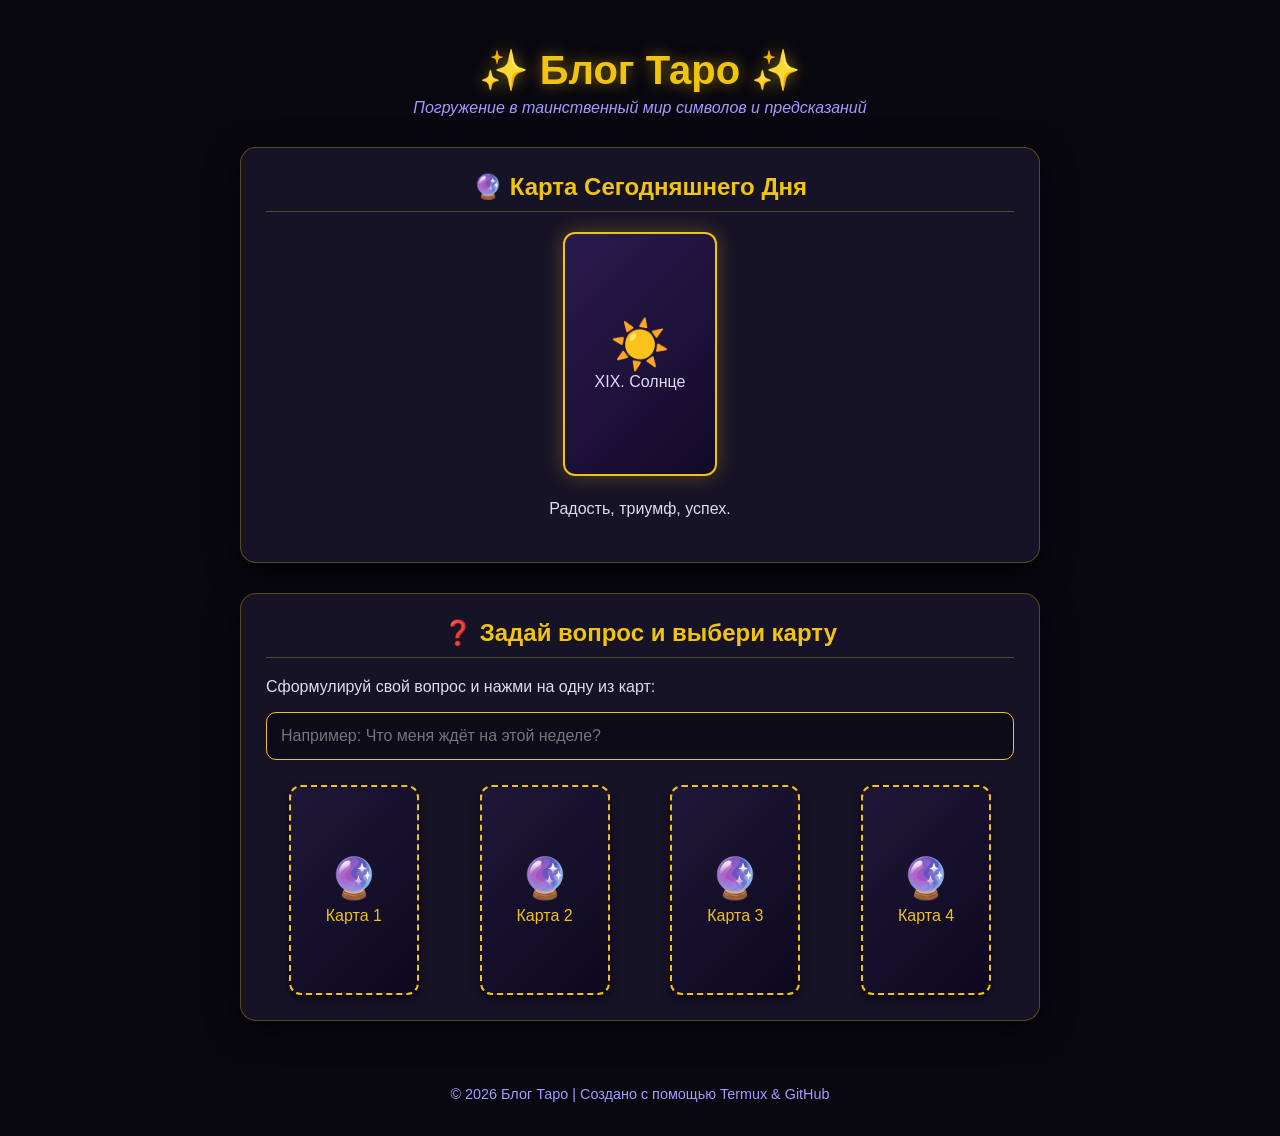
==== index.html @ e6051da3 "Добавил 3D-анимации и вынес стили/скрипты в отдельные файлы" ====
<!DOCTYPE html>
<html lang="ru">
<head>
    <meta charset="UTF-8">
    <meta name="viewport" content="width=device-width, initial-scale=1.0">
    <title>Мистический Блог Таро</title>
    <link rel="stylesheet" href="style.css">
</head>
<body>

    <div class="stars-bg"></div>

    <header>
        <h1>✨ Блог Таро ✨</h1>
        <div class="subtitle">Погружение в таинственный мир символов и предсказаний</div>
    </header>

    <div class="container">
        
        <div class="card-section">
            <h2 class="section-title">🔮 Карта Сегодняшнего Дня</h2>
            <div class="daily-container">
                <div class="daily-card-box">
                    <div id="dailyIcon" class="daily-icon">⭐</div>
                    <div class="card-title" id="dailyTitle">Загрузка...</div>
                </div>
            </div>
            <p id="dailyDescription" class="daily-desc">Загрузка астрологического прогноза...</p>
        </div>

        <div class="card-section">
            <h2 class="section-title">❓ Задай вопрос и выбери карту</h2>
            <p>Сформулируй свой вопрос и нажми на одну из карт:</p>
            
            <input type="text" id="userQuestion" class="question-input" placeholder="Например: Что меня ждёт на этой неделе?">

            <div class="spread-grid">
                <div class="card-flip-container" onclick="flipCard(1)">
                    <div class="card-flip-inner" id="cardFlip1">
                        <div class="card-front">
                            <div class="card-back-pattern">🔮</div>
                            <span>Карта 1</span>
                        </div>
                        <div class="card-back">
                            <div class="card-icon" id="icon1">✨</div>
                            <div class="card-result-title" id="title1"></div>
                        </div>
                    </div>
                </div>

                <div class="card-flip-container" onclick="flipCard(2)">
                    <div class="card-flip-inner" id="cardFlip2">
                        <div class="card-front">
                            <div class="card-back-pattern">🔮</div>
                            <span>Карта 2</span>
                        </div>
                        <div class="card-back">
                            <div class="card-icon" id="icon2">✨</div>
                            <div class="card-result-title" id="title2"></div>
                        </div>
                    </div>
                </div>

                <div class="card-flip-container" onclick="flipCard(3)">
                    <div class="card-flip-inner" id="cardFlip3">
                        <div class="card-front">
                            <div class="card-back-pattern">🔮</div>
                            <span>Карта 3</span>
                        </div>
                        <div class="card-back">
                            <div class="card-icon" id="icon3">✨</div>
                            <div class="card-result-title" id="title3"></div>
                        </div>
                    </div>
                </div>

                <div class="card-flip-container" onclick="flipCard(4)">
                    <div class="card-flip-inner" id="cardFlip4">
                        <div class="card-front">
                            <div class="card-back-pattern">🔮</div>
                            <span>Карта 4</span>
                        </div>
                        <div class="card-back">
                            <div class="card-icon" id="icon4">✨</div>
                            <div class="card-result-title" id="title4"></div>
                        </div>
                    </div>
                </div>
            </div>

            <div class="reload-note" id="reloadNote">
                ✨ Вы уже сделали свой выбор. Для нового вопроса перезагрузите страницу. ✨
            </div>

            <div class="answer-box" id="answerBox">
                <div class="user-q-display" id="userQDisplay"></div>
                <h3 id="answerTitle">Полная Трактовка</h3>
                <div id="answerContent"></div>
            </div>
        </div>

    </div>

    <footer>
        <p>© 2026 Блог Таро | Создано с помощью Termux & GitHub</p>
    </footer>

    <script src="script.js"></script>
</body>
</html>
---- style.css ----
:root {
    --bg-color: #090710;
    --card-bg: rgba(26, 22, 43, 0.85);
    --accent-gold: #f1c40f;
    --accent-glow: #e67e22;
    --text-color: #e0d9f6;
    --text-muted: #a29bfe;
}

body {
    background-color: var(--bg-color);
    color: var(--text-color);
    font-family: 'Segoe UI', Tahoma, Geneva, Verdana, sans-serif;
    margin: 0;
    padding: 20px;
    display: flex;
    flex-direction: column;
    align-items: center;
    overflow-x: hidden;
}

header {
    text-align: center;
    margin-bottom: 30px;
}

h1 {
    color: var(--accent-gold);
    font-size: 2.5rem;
    margin-bottom: 5px;
    text-shadow: 0 0 15px rgba(241, 196, 15, 0.5);
}

.subtitle {
    color: var(--text-muted);
    font-style: italic;
}

.container {
    max-width: 800px;
    width: 100%;
}

.card-section {
    background: var(--card-bg);
    border: 1px solid rgba(241, 196, 15, 0.3);
    border-radius: 16px;
    padding: 25px;
    margin-bottom: 30px;
    box-shadow: 0 8px 32px rgba(0, 0, 0, 0.6);
    backdrop-filter: blur(8px);
}

.section-title {
    color: var(--accent-gold);
    border-bottom: 1px solid rgba(241, 196, 15, 0.3);
    padding-bottom: 10px;
    margin-top: 0;
    text-align: center;
}

.question-input {
    width: 100%;
    padding: 14px;
    border-radius: 10px;
    border: 1px solid var(--accent-gold);
    background: #0d0b18;
    color: var(--text-color);
    font-size: 1rem;
    box-sizing: border-box;
    margin-bottom: 25px;
    outline: none;
    transition: 0.3s;
}

.question-input:focus {
    box-shadow: 0 0 15px rgba(241, 196, 15, 0.4);
}

/* 3D Переворот Карты */
.spread-grid {
    display: flex;
    justify-content: space-around;
    flex-wrap: wrap;
    gap: 15px;
}

.card-flip-container {
    width: 130px;
    height: 210px;
    perspective: 1000px;
    cursor: pointer;
}

.card-flip-inner {
    position: relative;
    width: 100%;
    height: 100%;
    text-align: center;
    transition: transform 0.8s cubic-bezier(0.175, 0.885, 0.32, 1.275);
    transform-style: preserve-3d;
}

.card-flip-container.flipped .card-flip-inner {
    transform: rotateY(180deg);
}

.card-front, .card-back {
    position: absolute;
    width: 100%;
    height: 100%;
    backface-visibility: hidden;
    border-radius: 12px;
    display: flex;
    flex-direction: column;
    align-items: center;
    justify-content: center;
    box-sizing: border-box;
    padding: 10px;
}

/* Рубашка карты */
.card-front {
    background: linear-gradient(135deg, #1f1738, #0d081e);
    border: 2px dashed var(--accent-gold);
    color: var(--accent-gold);
    box-shadow: 0 4px 10px rgba(0,0,0,0.5);
}

.card-front:hover {
    box-shadow: 0 0 20px rgba(241, 196, 15, 0.6);
    border-style: solid;
}

.card-back-pattern {
    font-size: 2.5rem;
    margin-bottom: 5px;
}

/* Лицевая сторона карты */
.card-back {
    background: linear-gradient(135deg, #2c1f4d, #160c2e);
    border: 2px solid var(--accent-gold);
    color: #fff;
    transform: rotateY(180deg);
    box-shadow: 0 0 15px rgba(241, 196, 15, 0.5);
}

.card-icon {
    font-size: 2.5rem;
}

.card-result-title {
    font-size: 0.85rem;
    color: var(--accent-gold);
    margin-top: 8px;
    font-weight: bold;
}

/* Карта дня */
.daily-container {
    display: flex;
    justify-content: center;
    margin: 20px 0;
}

.daily-card-box {
    width: 150px;
    height: 240px;
    background: linear-gradient(135deg, #2a1b4e, #120a28);
    border: 2px solid var(--accent-gold);
    border-radius: 12px;
    display: flex;
    flex-direction: column;
    align-items: center;
    justify-content: center;
    box-shadow: 0 0 20px rgba(241, 196, 15, 0.3);
    animation: float 4s ease-in-out infinite;
}

.daily-icon {
    font-size: 3rem;
}

.daily-desc {
    text-align: center;
    line-height: 1.6;
}

/* Блок с ответом */
.answer-box {
    margin-top: 25px;
    padding: 20px;
    background: rgba(241, 196, 15, 0.07);
    border: 1px solid var(--accent-gold);
    border-radius: 12px;
    display: none;
    animation: fadeIn 0.5s ease-in-out;
}

.sphere-block {
    margin-bottom: 15px;
    padding-left: 12px;
    border-left: 3px solid var(--accent-gold);
}

.sphere-title {
    font-weight: bold;
    color: var(--accent-gold);
    margin-bottom: 3px;
}

.reload-note {
    color: var(--text-muted);
    font-size: 0.85rem;
    text-align: center;
    margin-top: 20px;
    font-style: italic;
    display: none;
}

@keyframes float {
    0% { transform: translateY(0px); }
    50% { transform: translateY(-10px); }
    100% { transform: translateY(0px); }
}

@keyframes fadeIn {
    from { opacity: 0; transform: translateY(10px); }
    to { opacity: 1; transform: translateY(0px); }
}

footer {
    margin-top: 20px;
    color: var(--text-muted);
    font-size: 0.9rem;
}
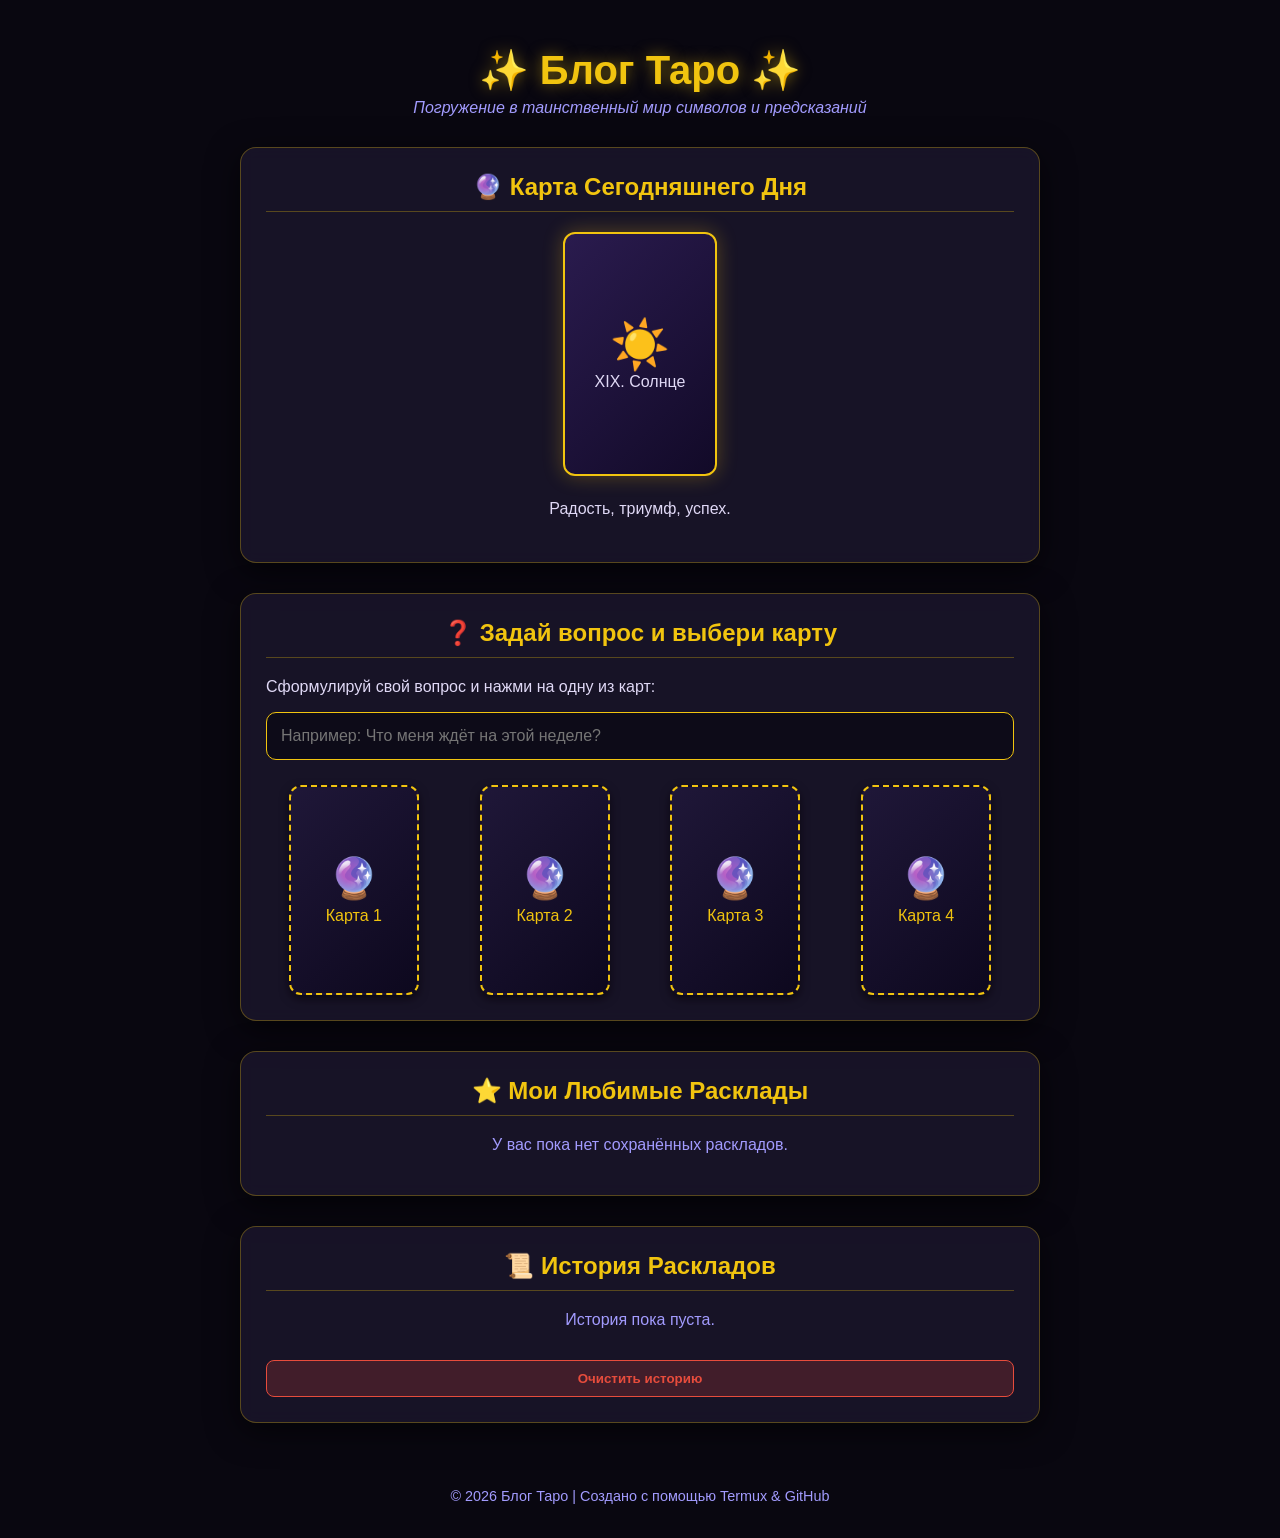
==== commit 42f5c6ae: "Обновление" ====
--- a/index.html
+++ b/index.html
@@ -96,7 +96,23 @@
                 <div class="user-q-display" id="userQDisplay"></div>
                 <h3 id="answerTitle">Полная Трактовка</h3>
                 <div id="answerContent"></div>
+                <button class="save-btn" onclick="saveToFavorites()">⭐ Сохранить в Любимые</button>
             </div>
+        </div>
+
+        <div class="card-section">
+            <h2 class="section-title">⭐ Мои Любимые Расклады</h2>
+            <div id="favoritesList" class="history-list">
+                <p style="text-align: center; color: var(--text-muted);">У вас пока нет сохранённых раскладов.</p>
+            </div>
+        </div>
+
+        <div class="card-section">
+            <h2 class="section-title">📜 История Раскладов</h2>
+            <div id="historyList" class="history-list">
+                <p style="text-align: center; color: var(--text-muted);">История пока пуста.</p>
+            </div>
+            <button class="clear-btn" onclick="clearHistory()">Очистить историю</button>
         </div>
 
     </div>
--- a/style.css
+++ b/style.css
@@ -77,7 +77,6 @@
     box-shadow: 0 0 15px rgba(241, 196, 15, 0.4);
 }
 
-/* 3D Переворот Карты */
 .spread-grid {
     display: flex;
     justify-content: space-around;
@@ -119,7 +118,6 @@
     padding: 10px;
 }
 
-/* Рубашка карты */
 .card-front {
     background: linear-gradient(135deg, #1f1738, #0d081e);
     border: 2px dashed var(--accent-gold);
@@ -137,7 +135,6 @@
     margin-bottom: 5px;
 }
 
-/* Лицевая сторона карты */
 .card-back {
     background: linear-gradient(135deg, #2c1f4d, #160c2e);
     border: 2px solid var(--accent-gold);
@@ -157,7 +154,6 @@
     font-weight: bold;
 }
 
-/* Карта дня */
 .daily-container {
     display: flex;
     justify-content: center;
@@ -187,7 +183,6 @@
     line-height: 1.6;
 }
 
-/* Блок с ответом */
 .answer-box {
     margin-top: 25px;
     padding: 20px;
@@ -219,6 +214,50 @@
     display: none;
 }
 
+/* Кнопки сохранения и очистки */
+.save-btn, .clear-btn {
+    background: linear-gradient(135deg, #f1c40f, #e67e22);
+    color: #0d0b18;
+    border: none;
+    padding: 10px 18px;
+    border-radius: 8px;
+    font-weight: bold;
+    cursor: pointer;
+    margin-top: 15px;
+    transition: 0.3s;
+    width: 100%;
+}
+
+.save-btn:hover, .clear-btn:hover {
+    box-shadow: 0 0 12px rgba(241, 196, 15, 0.6);
+    transform: translateY(-2px);
+}
+
+.clear-btn {
+    background: rgba(231, 76, 60, 0.2);
+    color: #e74c3c;
+    border: 1px solid #e74c3c;
+}
+
+.history-item {
+    background: rgba(13, 11, 24, 0.6);
+    border: 1px solid rgba(241, 196, 15, 0.2);
+    border-radius: 8px;
+    padding: 12px;
+    margin-bottom: 10px;
+}
+
+.history-item-title {
+    color: var(--accent-gold);
+    font-weight: bold;
+}
+
+.history-item-q {
+    font-style: italic;
+    color: var(--text-muted);
+    font-size: 0.9rem;
+}
+
 @keyframes float {
     0% { transform: translateY(0px); }
     50% { transform: translateY(-10px); }
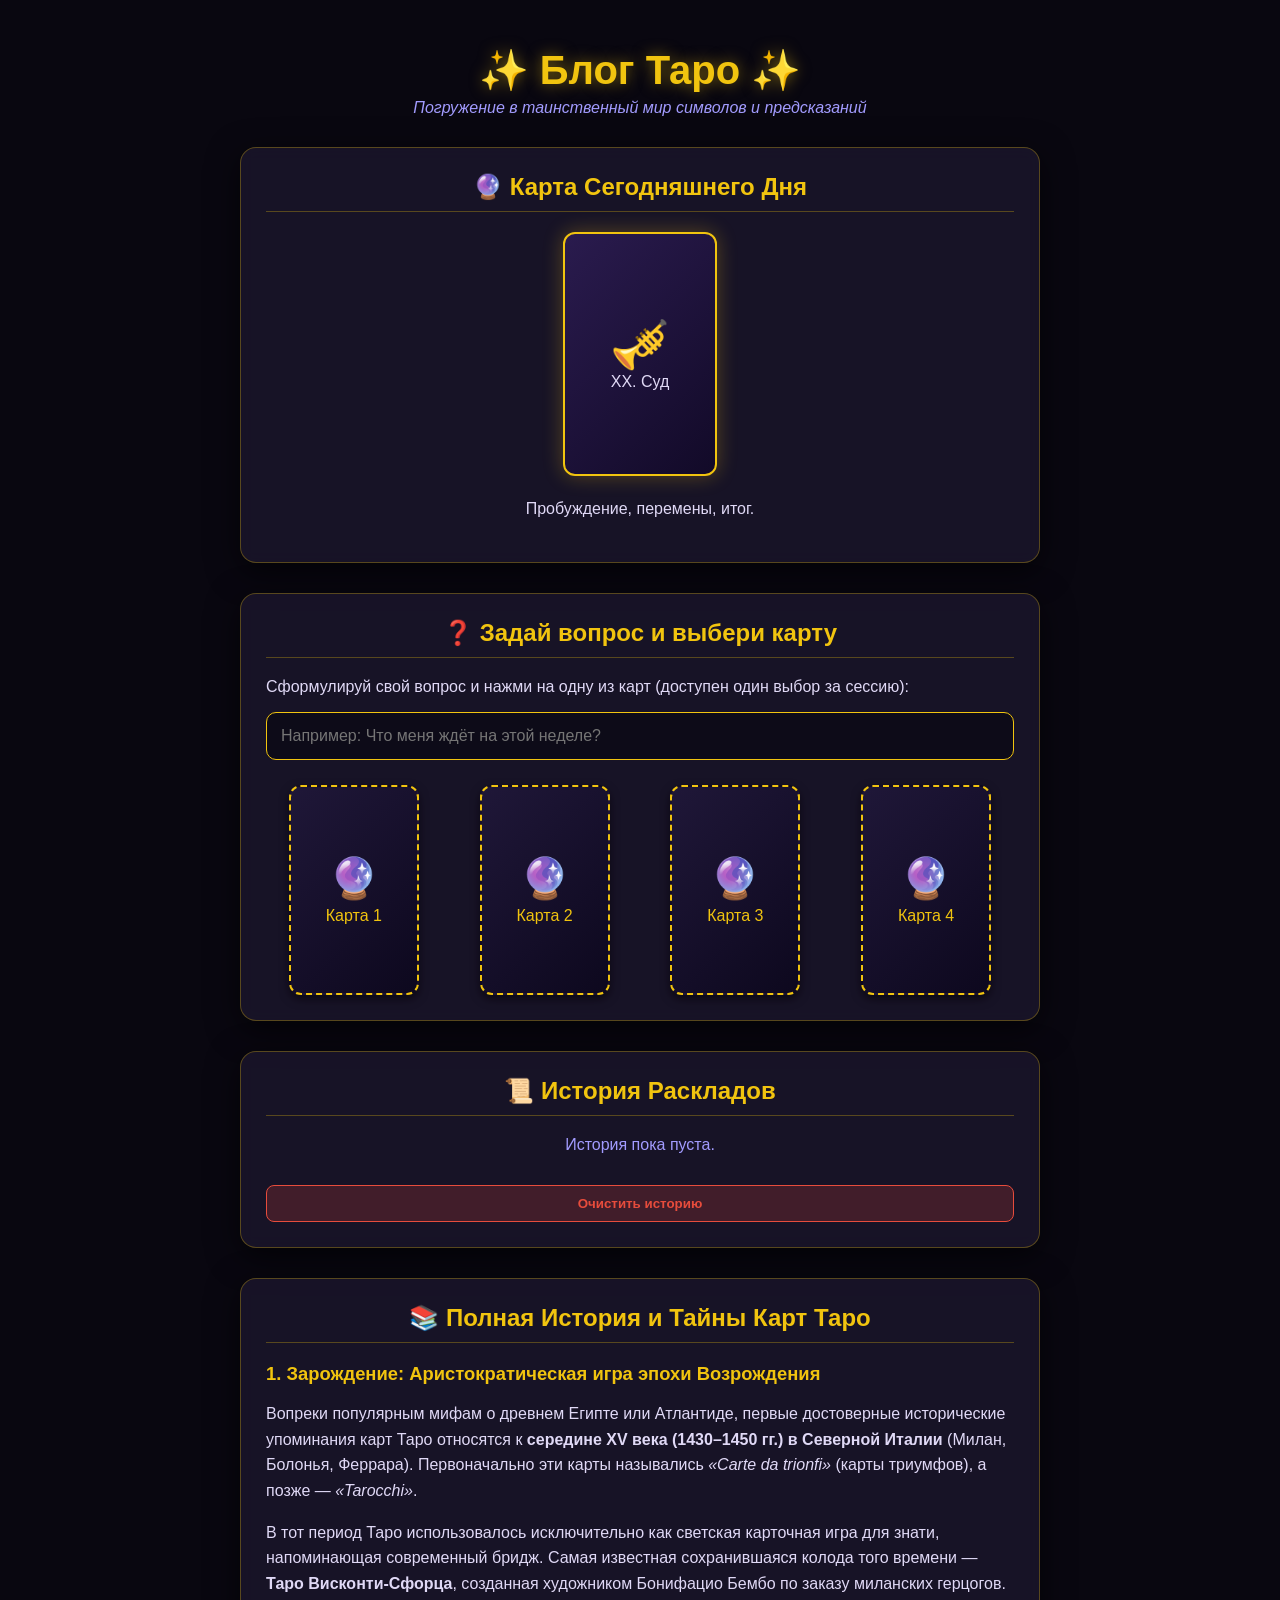
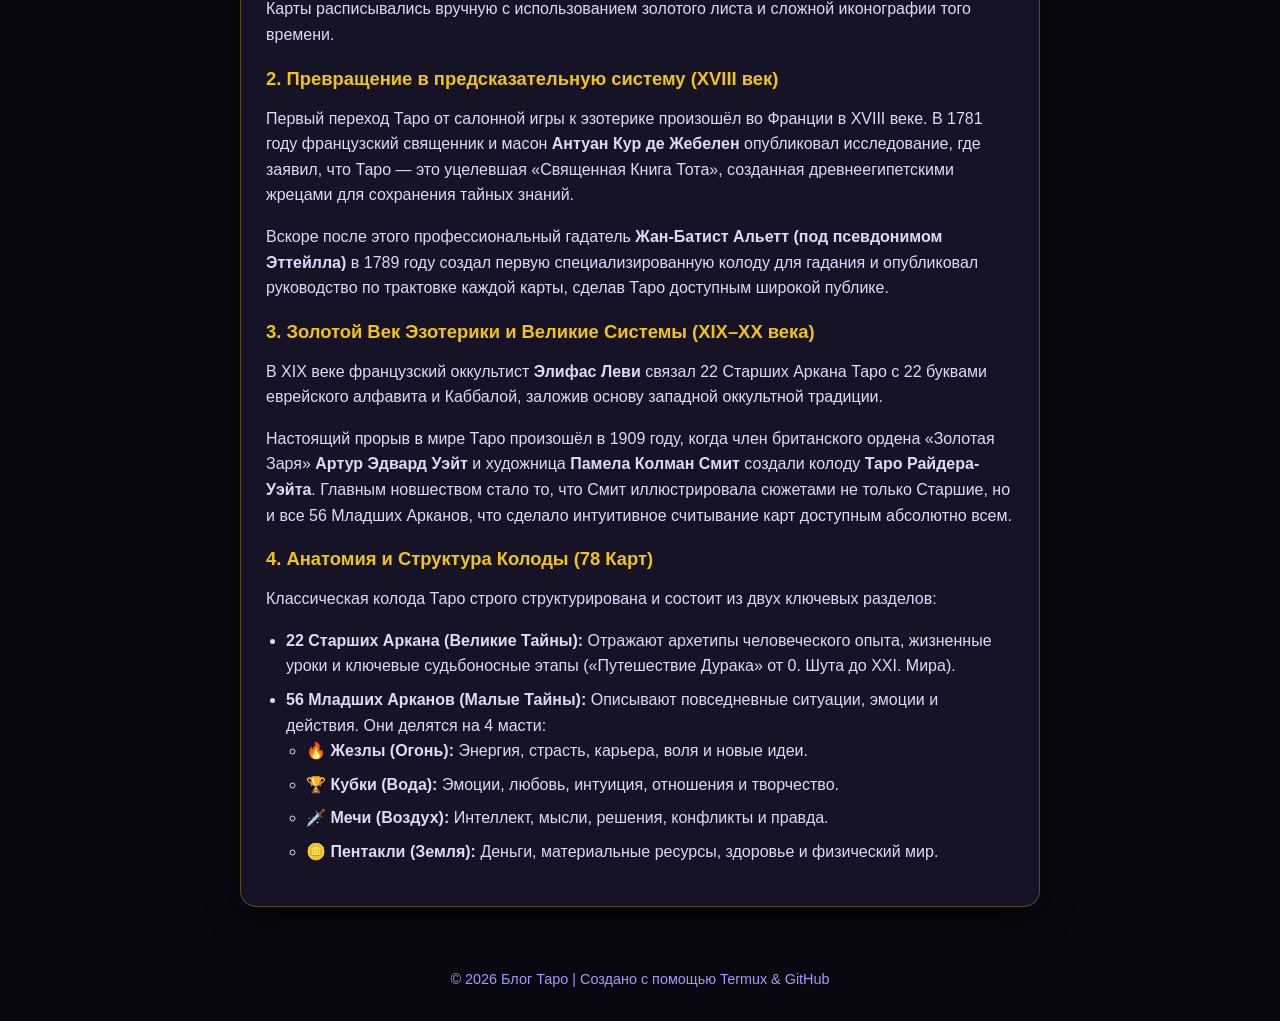
==== commit 12f39215: "new" ====
--- a/index.html
+++ b/index.html
@@ -30,7 +30,7 @@
 
         <div class="card-section">
             <h2 class="section-title">❓ Задай вопрос и выбери карту</h2>
-            <p>Сформулируй свой вопрос и нажми на одну из карт:</p>
+            <p>Сформулируй свой вопрос и нажми на одну из карт (доступен один выбор за сессию):</p>
             
             <input type="text" id="userQuestion" class="question-input" placeholder="Например: Что меня ждёт на этой неделе?">
 
@@ -96,14 +96,6 @@
                 <div class="user-q-display" id="userQDisplay"></div>
                 <h3 id="answerTitle">Полная Трактовка</h3>
                 <div id="answerContent"></div>
-                <button class="save-btn" onclick="saveToFavorites()">⭐ Сохранить в Любимые</button>
-            </div>
-        </div>
-
-        <div class="card-section">
-            <h2 class="section-title">⭐ Мои Любимые Расклады</h2>
-            <div id="favoritesList" class="history-list">
-                <p style="text-align: center; color: var(--text-muted);">У вас пока нет сохранённых раскладов.</p>
             </div>
         </div>
 
@@ -115,6 +107,48 @@
             <button class="clear-btn" onclick="clearHistory()">Очистить историю</button>
         </div>
 
+        <div class="card-section history-article">
+            <h2 class="section-title">📚 Полная История и Тайны Карт Таро</h2>
+            
+            <h3>1. Зарождение: Аристократическая игра эпохи Возрождения</h3>
+            <p>
+                Вопреки популярным мифам о древнем Египте или Атлантиде, первые достоверные исторические упоминания карт Таро относятся к <strong>середине XV века (1430–1450 гг.) в Северной Италии</strong> (Милан, Болонья, Феррара). Первоначально эти карты назывались <em>«Carte da trionfi»</em> (карты триумфов), а позже — <em>«Tarocchi»</em>.
+            </p>
+            <p>
+                В тот период Таро использовалось исключительно как светская карточная игра для знати, напоминающая современный бридж. Самая известная сохранившаяся колода того времени — <strong>Таро Висконти-Сфорца</strong>, созданная художником Бонифацио Бембо по заказу миланских герцогов. Карты расписывались вручную с использованием золотого листа и сложной иконографии того времени.
+            </p>
+
+            <h3>2. Превращение в предсказательную систему (XVIII век)</h3>
+            <p>
+                Первый переход Таро от салонной игры к эзотерике произошёл во Франции в XVIII веке. В 1781 году французский священник и масон <strong>Антуан Кур де Жебелен</strong> опубликовал исследование, где заявил, что Таро — это уцелевшая «Священная Книга Тота», созданная древнеегипетскими жрецами для сохранения тайных знаний.
+            </p>
+            <p>
+                Вскоре после этого профессиональный гадатель <strong>Жан-Батист Альетт (под псевдонимом Эттейлла)</strong> в 1789 году создал первую специализированную колоду для гадания и опубликовал руководство по трактовке каждой карты, сделав Таро доступным широкой публике.
+            </p>
+
+            <h3>3. Золотой Век Эзотерики и Великие Системы (XIX–XX века)</h3>
+            <p>
+                В XIX веке французский оккультист <strong>Элифас Леви</strong> связал 22 Старших Аркана Таро с 22 буквами еврейского алфавита и Каббалой, заложив основу западной оккультной традиции.
+            </p>
+            <p>
+                Настоящий прорыв в мире Таро произошёл в 1909 году, когда член британского ордена «Золотая Заря» <strong>Артур Эдвард Уэйт</strong> и художница <strong>Памела Колман Смит</strong> создали колоду <strong>Таро Райдера-Уэйта</strong>. Главным новшеством стало то, что Смит иллюстрировала сюжетами не только Старшие, но и все 56 Младших Арканов, что сделало интуитивное считывание карт доступным абсолютно всем.
+            </p>
+
+            <h3>4. Анатомия и Структура Колоды (78 Карт)</h3>
+            <p>Классическая колода Таро строго структурирована и состоит из двух ключевых разделов:</p>
+            <ul>
+                <li><strong>22 Старших Аркана (Великие Тайны):</strong> Отражают архетипы человеческого опыта, жизненные уроки и ключевые судьбоносные этапы («Путешествие Дурака» от 0. Шута до XXI. Мира).</li>
+                <li><strong>56 Младших Арканов (Малые Тайны):</strong> Описывают повседневные ситуации, эмоции и действия. Они делятся на 4 масти:
+                    <ul>
+                        <li>🔥 <strong>Жезлы (Огонь):</strong> Энергия, страсть, карьера, воля и новые идеи.</li>
+                        <li>🏆 <strong>Кубки (Вода):</strong> Эмоции, любовь, интуиция, отношения и творчество.</li>
+                        <li>🗡️ <strong>Мечи (Воздух):</strong> Интеллект, мысли, решения, конфликты и правда.</li>
+                        <li>🪙 <strong>Пентакли (Земля):</strong> Деньги, материальные ресурсы, здоровье и физический мир.</li>
+                    </ul>
+                </li>
+            </ul>
+        </div>
+
     </div>
 
     <footer>
--- a/style.css
+++ b/style.css
@@ -214,29 +214,44 @@
     display: none;
 }
 
-/* Кнопки сохранения и очистки */
-.save-btn, .clear-btn {
-    background: linear-gradient(135deg, #f1c40f, #e67e22);
-    color: #0d0b18;
-    border: none;
-    padding: 10px 18px;
-    border-radius: 8px;
-    font-weight: bold;
-    cursor: pointer;
-    margin-top: 15px;
-    transition: 0.3s;
-    width: 100%;
-}
-
-.save-btn:hover, .clear-btn:hover {
-    box-shadow: 0 0 12px rgba(241, 196, 15, 0.6);
-    transform: translateY(-2px);
-}
-
+/* Стили статьи об истории Таро */
+.history-article h3 {
+    color: var(--accent-gold);
+    margin-top: 20px;
+    margin-bottom: 8px;
+    font-size: 1.15rem;
+}
+
+.history-article p {
+    line-height: 1.6;
+    margin-bottom: 12px;
+}
+
+.history-article ul {
+    padding-left: 20px;
+    line-height: 1.6;
+}
+
+.history-article li {
+    margin-bottom: 8px;
+}
+
+/* Кнопка очистки */
 .clear-btn {
     background: rgba(231, 76, 60, 0.2);
     color: #e74c3c;
     border: 1px solid #e74c3c;
+    padding: 10px 18px;
+    border-radius: 8px;
+    font-weight: bold;
+    cursor: pointer;
+    margin-top: 15px;
+    transition: 0.3s;
+    width: 100%;
+}
+
+.clear-btn:hover {
+    background: rgba(231, 76, 60, 0.4);
 }
 
 .history-item {
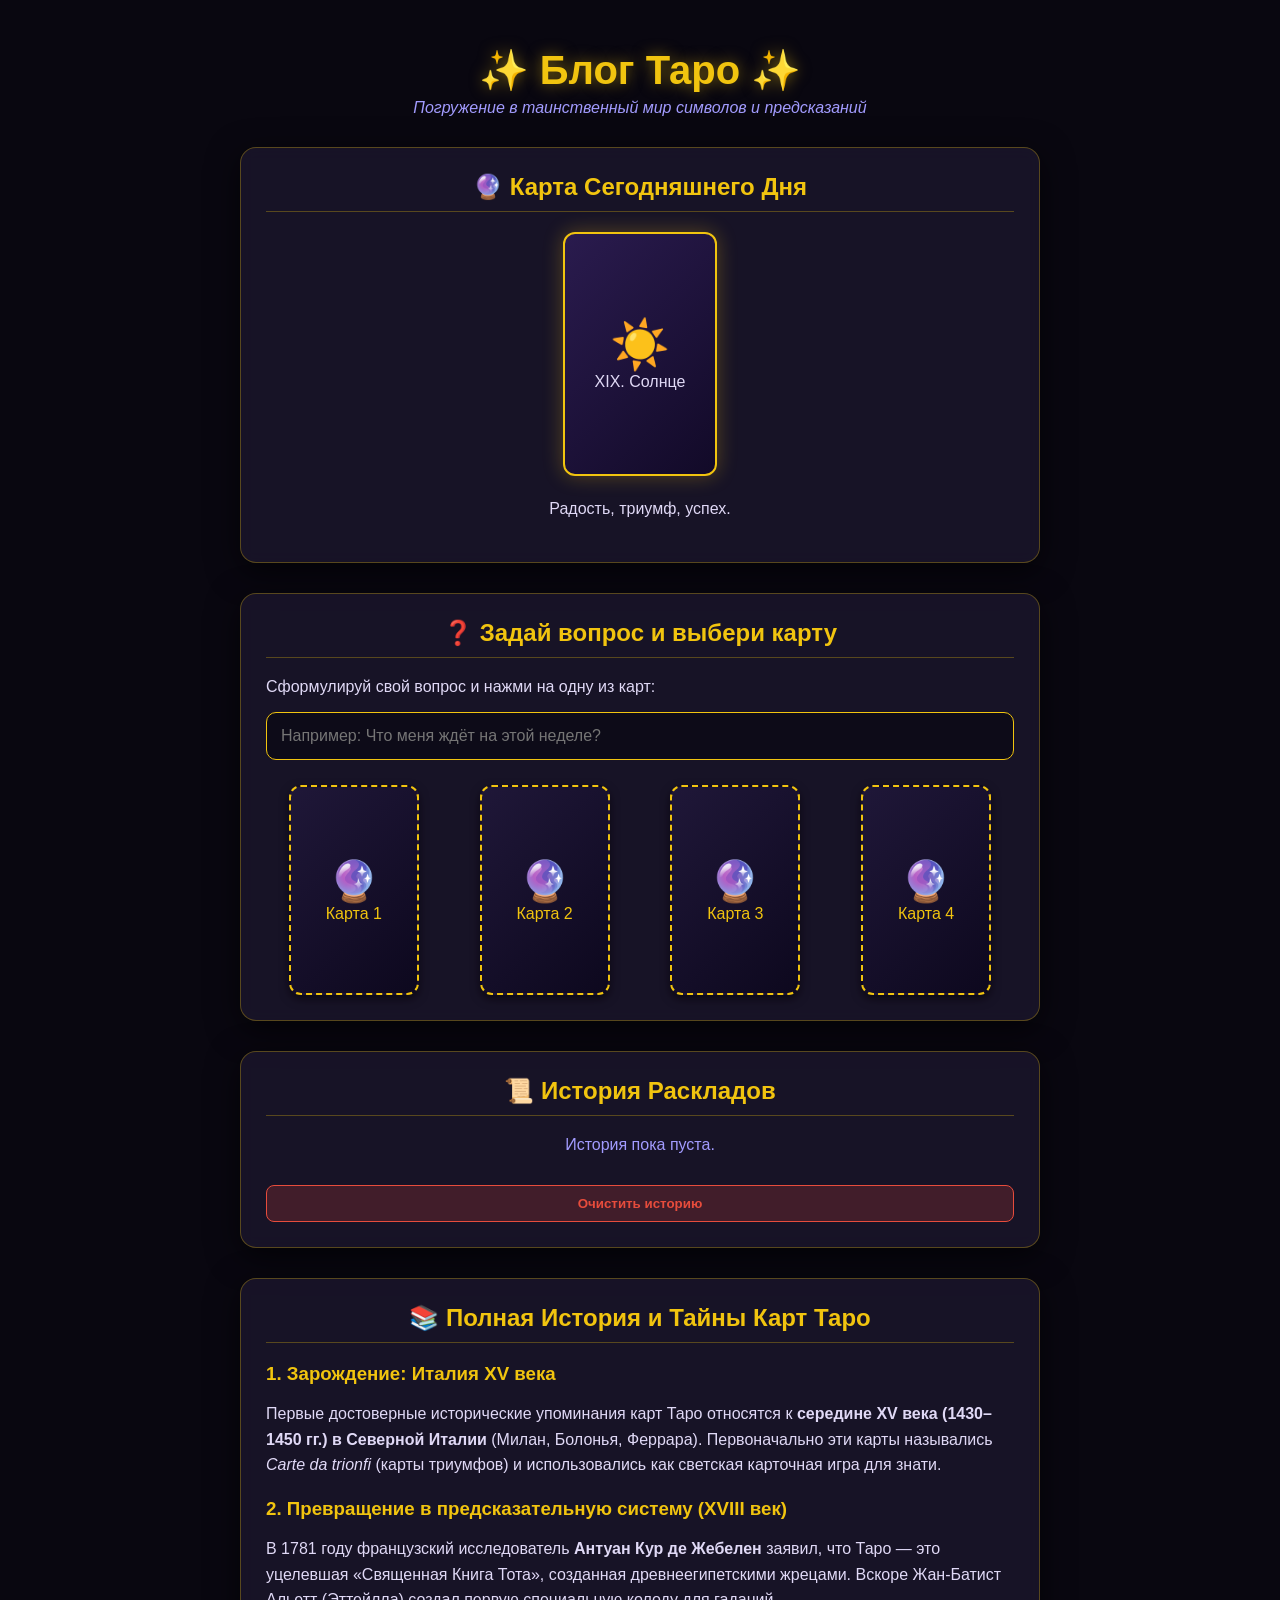
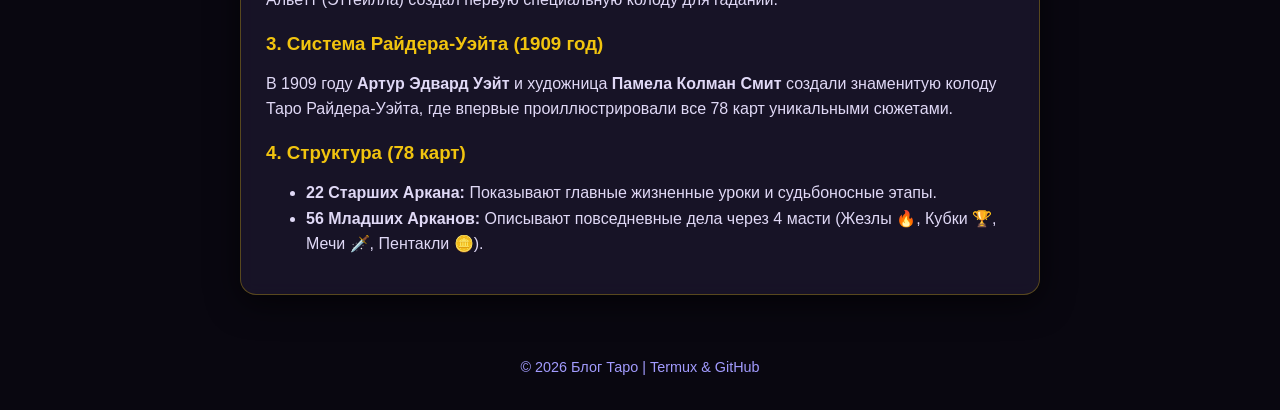
==== commit 90e4de37: "hdhd" ====
--- a/index.html
+++ b/index.html
@@ -4,11 +4,247 @@
     <meta charset="UTF-8">
     <meta name="viewport" content="width=device-width, initial-scale=1.0">
     <title>Мистический Блог Таро</title>
-    <link rel="stylesheet" href="style.css">
+    <style>
+        :root {
+            --bg-color: #090710;
+            --card-bg: rgba(26, 22, 43, 0.85);
+            --accent-gold: #f1c40f;
+            --text-color: #e0d9f6;
+            --text-muted: #a29bfe;
+        }
+
+        body {
+            background-color: var(--bg-color);
+            color: var(--text-color);
+            font-family: 'Segoe UI', Tahoma, Geneva, Verdana, sans-serif;
+            margin: 0;
+            padding: 20px;
+            display: flex;
+            flex-direction: column;
+            align-items: center;
+            overflow-x: hidden;
+        }
+
+        header {
+            text-align: center;
+            margin-bottom: 30px;
+        }
+
+        h1 {
+            color: var(--accent-gold);
+            font-size: 2.5rem;
+            margin-bottom: 5px;
+            text-shadow: 0 0 15px rgba(241, 196, 15, 0.5);
+        }
+
+        .subtitle {
+            color: var(--text-muted);
+            font-style: italic;
+        }
+
+        .container {
+            max-width: 800px;
+            width: 100%;
+        }
+
+        .card-section {
+            background: var(--card-bg);
+            border: 1px solid rgba(241, 196, 15, 0.3);
+            border-radius: 16px;
+            padding: 25px;
+            margin-bottom: 30px;
+            box-shadow: 0 8px 32px rgba(0, 0, 0, 0.6);
+            backdrop-filter: blur(8px);
+        }
+
+        .section-title {
+            color: var(--accent-gold);
+            border-bottom: 1px solid rgba(241, 196, 15, 0.3);
+            padding-bottom: 10px;
+            margin-top: 0;
+            text-align: center;
+        }
+
+        .question-input {
+            width: 100%;
+            padding: 14px;
+            border-radius: 10px;
+            border: 1px solid var(--accent-gold);
+            background: #0d0b18;
+            color: var(--text-color);
+            font-size: 1rem;
+            box-sizing: border-box;
+            margin-bottom: 25px;
+            outline: none;
+            transition: 0.3s;
+        }
+
+        .spread-grid {
+            display: flex;
+            justify-content: space-around;
+            flex-wrap: wrap;
+            gap: 15px;
+        }
+
+        .card-flip-container {
+            width: 130px;
+            height: 210px;
+            perspective: 1000px;
+            cursor: pointer;
+        }
+
+        .card-flip-inner {
+            position: relative;
+            width: 100%;
+            height: 100%;
+            text-align: center;
+            transition: transform 0.8s cubic-bezier(0.175, 0.885, 0.32, 1.275);
+            transform-style: preserve-3d;
+        }
+
+        .card-flip-container.flipped .card-flip-inner {
+            transform: rotateY(180deg);
+        }
+
+        .card-front, .card-back {
+            position: absolute;
+            width: 100%;
+            height: 100%;
+            backface-visibility: hidden;
+            border-radius: 12px;
+            display: flex;
+            flex-direction: column;
+            align-items: center;
+            justify-content: center;
+            box-sizing: border-box;
+            padding: 10px;
+        }
+
+        .card-front {
+            background: linear-gradient(135deg, #1f1738, #0d081e);
+            border: 2px dashed var(--accent-gold);
+            color: var(--accent-gold);
+            box-shadow: 0 4px 10px rgba(0,0,0,0.5);
+        }
+
+        .card-back {
+            background: linear-gradient(135deg, #2c1f4d, #160c2e);
+            border: 2px solid var(--accent-gold);
+            color: #fff;
+            transform: rotateY(180deg);
+            box-shadow: 0 0 15px rgba(241, 196, 15, 0.5);
+        }
+
+        .card-icon { font-size: 2.5rem; }
+
+        .card-result-title {
+            font-size: 0.85rem;
+            color: var(--accent-gold);
+            margin-top: 8px;
+            font-weight: bold;
+        }
+
+        .daily-container {
+            display: flex;
+            justify-content: center;
+            margin: 20px 0;
+        }
+
+        .daily-card-box {
+            width: 150px;
+            height: 240px;
+            background: linear-gradient(135deg, #2a1b4e, #120a28);
+            border: 2px solid var(--accent-gold);
+            border-radius: 12px;
+            display: flex;
+            flex-direction: column;
+            align-items: center;
+            justify-content: center;
+            box-shadow: 0 0 20px rgba(241, 196, 15, 0.3);
+            animation: float 4s ease-in-out infinite;
+        }
+
+        .daily-icon { font-size: 3rem; }
+        .daily-desc { text-align: center; line-height: 1.6; }
+
+        .answer-box {
+            margin-top: 25px;
+            padding: 20px;
+            background: rgba(241, 196, 15, 0.07);
+            border: 1px solid var(--accent-gold);
+            border-radius: 12px;
+            display: none;
+        }
+
+        .sphere-block {
+            margin-bottom: 15px;
+            padding-left: 12px;
+            border-left: 3px solid var(--accent-gold);
+        }
+
+        .sphere-title {
+            font-weight: bold;
+            color: var(--accent-gold);
+            margin-bottom: 3px;
+        }
+
+        .reload-note {
+            color: var(--text-muted);
+            font-size: 0.85rem;
+            text-align: center;
+            margin-top: 20px;
+            font-style: italic;
+            display: none;
+        }
+
+        .history-article h3 {
+            color: var(--accent-gold);
+            margin-top: 20px;
+            margin-bottom: 8px;
+        }
+
+        .history-article p, .history-article ul {
+            line-height: 1.6;
+            margin-bottom: 12px;
+        }
+
+        .clear-btn {
+            background: rgba(231, 76, 60, 0.2);
+            color: #e74c3c;
+            border: 1px solid #e74c3c;
+            padding: 10px 18px;
+            border-radius: 8px;
+            font-weight: bold;
+            cursor: pointer;
+            margin-top: 15px;
+            width: 100%;
+        }
+
+        .history-item {
+            background: rgba(13, 11, 24, 0.6);
+            border: 1px solid rgba(241, 196, 15, 0.2);
+            border-radius: 8px;
+            padding: 12px;
+            margin-bottom: 10px;
+        }
+
+        .history-item-title { color: var(--accent-gold); font-weight: bold; }
+        .history-item-q { font-style: italic; color: var(--text-muted); font-size: 0.9rem; }
+
+        @keyframes float {
+            0% { transform: translateY(0px); }
+            50% { transform: translateY(-10px); }
+            100% { transform: translateY(0px); }
+        }
+
+        footer {
+            margin-top: 20px;
+            color: var(--text-muted);
+            font-size: 0.9rem;
+        }
+    </style>
 </head>
 <body>
-
-    <div class="stars-bg"></div>
 
     <header>
         <h1>✨ Блог Таро ✨</h1>
@@ -30,78 +266,49 @@
 
         <div class="card-section">
             <h2 class="section-title">❓ Задай вопрос и выбери карту</h2>
-            <p>Сформулируй свой вопрос и нажми на одну из карт (доступен один выбор за сессию):</p>
+            <p>Сформулируй свой вопрос и нажми на одну из карт:</p>
             
             <input type="text" id="userQuestion" class="question-input" placeholder="Например: Что меня ждёт на этой неделе?">
 
             <div class="spread-grid">
                 <div class="card-flip-container" onclick="flipCard(1)">
-                    <div class="card-flip-inner" id="cardFlip1">
-                        <div class="card-front">
-                            <div class="card-back-pattern">🔮</div>
-                            <span>Карта 1</span>
-                        </div>
-                        <div class="card-back">
-                            <div class="card-icon" id="icon1">✨</div>
-                            <div class="card-result-title" id="title1"></div>
-                        </div>
+                    <div class="card-flip-inner">
+                        <div class="card-front"><div style="font-size:2.5rem;">🔮</div><span>Карта 1</span></div>
+                        <div class="card-back"><div class="card-icon" id="icon1">✨</div><div class="card-result-title" id="title1"></div></div>
                     </div>
                 </div>
-
                 <div class="card-flip-container" onclick="flipCard(2)">
-                    <div class="card-flip-inner" id="cardFlip2">
-                        <div class="card-front">
-                            <div class="card-back-pattern">🔮</div>
-                            <span>Карта 2</span>
-                        </div>
-                        <div class="card-back">
-                            <div class="card-icon" id="icon2">✨</div>
-                            <div class="card-result-title" id="title2"></div>
-                        </div>
+                    <div class="card-flip-inner">
+                        <div class="card-front"><div style="font-size:2.5rem;">🔮</div><span>Карта 2</span></div>
+                        <div class="card-back"><div class="card-icon" id="icon2">✨</div><div class="card-result-title" id="title2"></div></div>
                     </div>
                 </div>
-
                 <div class="card-flip-container" onclick="flipCard(3)">
-                    <div class="card-flip-inner" id="cardFlip3">
-                        <div class="card-front">
-                            <div class="card-back-pattern">🔮</div>
-                            <span>Карта 3</span>
-                        </div>
-                        <div class="card-back">
-                            <div class="card-icon" id="icon3">✨</div>
-                            <div class="card-result-title" id="title3"></div>
-                        </div>
+                    <div class="card-flip-inner">
+                        <div class="card-front"><div style="font-size:2.5rem;">🔮</div><span>Карта 3</span></div>
+                        <div class="card-back"><div class="card-icon" id="icon3">✨</div><div class="card-result-title" id="title3"></div></div>
                     </div>
                 </div>
-
                 <div class="card-flip-container" onclick="flipCard(4)">
-                    <div class="card-flip-inner" id="cardFlip4">
-                        <div class="card-front">
-                            <div class="card-back-pattern">🔮</div>
-                            <span>Карта 4</span>
-                        </div>
-                        <div class="card-back">
-                            <div class="card-icon" id="icon4">✨</div>
-                            <div class="card-result-title" id="title4"></div>
-                        </div>
+                    <div class="card-flip-inner">
+                        <div class="card-front"><div style="font-size:2.5rem;">🔮</div><span>Карта 4</span></div>
+                        <div class="card-back"><div class="card-icon" id="icon4">✨</div><div class="card-result-title" id="title4"></div></div>
                     </div>
                 </div>
             </div>
 
-            <div class="reload-note" id="reloadNote">
-                ✨ Вы уже сделали свой выбор. Для нового вопроса перезагрузите страницу. ✨
-            </div>
+            <div class="reload-note" id="reloadNote">✨ Вы уже сделали выбор. Перезагрузите страницу для нового вопроса. ✨</div>
 
             <div class="answer-box" id="answerBox">
-                <div class="user-q-display" id="userQDisplay"></div>
-                <h3 id="answerTitle">Полная Трактовка</h3>
+                <div id="userQDisplay" style="font-style:italic; color:var(--text-muted); margin-bottom:10px;"></div>
+                <h3 id="answerTitle" style="color:var(--accent-gold); margin-top:0;">Полная Трактовка</h3>
                 <div id="answerContent"></div>
             </div>
         </div>
 
         <div class="card-section">
             <h2 class="section-title">📜 История Раскладов</h2>
-            <div id="historyList" class="history-list">
+            <div id="historyList">
                 <p style="text-align: center; color: var(--text-muted);">История пока пуста.</p>
             </div>
             <button class="clear-btn" onclick="clearHistory()">Очистить историю</button>
@@ -109,52 +316,167 @@
 
         <div class="card-section history-article">
             <h2 class="section-title">📚 Полная История и Тайны Карт Таро</h2>
+            <h3>1. Зарождение: Италия XV века</h3>
+            <p>Первые достоверные исторические упоминания карт Таро относятся к <strong>середине XV века (1430–1450 гг.) в Северной Италии</strong> (Милан, Болонья, Феррара). Первоначально эти карты назывались <em>Carte da trionfi</em> (карты триумфов) и использовались как светская карточная игра для знати.</p>
             
-            <h3>1. Зарождение: Аристократическая игра эпохи Возрождения</h3>
-            <p>
-                Вопреки популярным мифам о древнем Египте или Атлантиде, первые достоверные исторические упоминания карт Таро относятся к <strong>середине XV века (1430–1450 гг.) в Северной Италии</strong> (Милан, Болонья, Феррара). Первоначально эти карты назывались <em>«Carte da trionfi»</em> (карты триумфов), а позже — <em>«Tarocchi»</em>.
-            </p>
-            <p>
-                В тот период Таро использовалось исключительно как светская карточная игра для знати, напоминающая современный бридж. Самая известная сохранившаяся колода того времени — <strong>Таро Висконти-Сфорца</strong>, созданная художником Бонифацио Бембо по заказу миланских герцогов. Карты расписывались вручную с использованием золотого листа и сложной иконографии того времени.
-            </p>
-
             <h3>2. Превращение в предсказательную систему (XVIII век)</h3>
-            <p>
-                Первый переход Таро от салонной игры к эзотерике произошёл во Франции в XVIII веке. В 1781 году французский священник и масон <strong>Антуан Кур де Жебелен</strong> опубликовал исследование, где заявил, что Таро — это уцелевшая «Священная Книга Тота», созданная древнеегипетскими жрецами для сохранения тайных знаний.
-            </p>
-            <p>
-                Вскоре после этого профессиональный гадатель <strong>Жан-Батист Альетт (под псевдонимом Эттейлла)</strong> в 1789 году создал первую специализированную колоду для гадания и опубликовал руководство по трактовке каждой карты, сделав Таро доступным широкой публике.
-            </p>
-
-            <h3>3. Золотой Век Эзотерики и Великие Системы (XIX–XX века)</h3>
-            <p>
-                В XIX веке французский оккультист <strong>Элифас Леви</strong> связал 22 Старших Аркана Таро с 22 буквами еврейского алфавита и Каббалой, заложив основу западной оккультной традиции.
-            </p>
-            <p>
-                Настоящий прорыв в мире Таро произошёл в 1909 году, когда член британского ордена «Золотая Заря» <strong>Артур Эдвард Уэйт</strong> и художница <strong>Памела Колман Смит</strong> создали колоду <strong>Таро Райдера-Уэйта</strong>. Главным новшеством стало то, что Смит иллюстрировала сюжетами не только Старшие, но и все 56 Младших Арканов, что сделало интуитивное считывание карт доступным абсолютно всем.
-            </p>
-
-            <h3>4. Анатомия и Структура Колоды (78 Карт)</h3>
-            <p>Классическая колода Таро строго структурирована и состоит из двух ключевых разделов:</p>
+            <p>В 1781 году французский исследователь <strong>Антуан Кур де Жебелен</strong> заявил, что Таро — это уцелевшая «Священная Книга Тота», созданная древнеегипетскими жрецами. Вскоре Жан-Батист Альетт (Эттейлла) создал первую специальную колоду для гаданий.</p>
+
+            <h3>3. Система Райдера-Уэйта (1909 год)</h3>
+            <p>В 1909 году <strong>Артур Эдвард Уэйт</strong> и художница <strong>Памела Колман Смит</strong> создали знаменитую колоду Таро Райдера-Уэйта, где впервые проиллюстрировали все 78 карт уникальными сюжетами.</p>
+
+            <h3>4. Структура (78 карт)</h3>
             <ul>
-                <li><strong>22 Старших Аркана (Великие Тайны):</strong> Отражают архетипы человеческого опыта, жизненные уроки и ключевые судьбоносные этапы («Путешествие Дурака» от 0. Шута до XXI. Мира).</li>
-                <li><strong>56 Младших Арканов (Малые Тайны):</strong> Описывают повседневные ситуации, эмоции и действия. Они делятся на 4 масти:
-                    <ul>
-                        <li>🔥 <strong>Жезлы (Огонь):</strong> Энергия, страсть, карьера, воля и новые идеи.</li>
-                        <li>🏆 <strong>Кубки (Вода):</strong> Эмоции, любовь, интуиция, отношения и творчество.</li>
-                        <li>🗡️ <strong>Мечи (Воздух):</strong> Интеллект, мысли, решения, конфликты и правда.</li>
-                        <li>🪙 <strong>Пентакли (Земля):</strong> Деньги, материальные ресурсы, здоровье и физический мир.</li>
-                    </ul>
-                </li>
+                <li><strong>22 Старших Аркана:</strong> Показывают главные жизненные уроки и судьбоносные этапы.</li>
+                <li><strong>56 Младших Арканов:</strong> Описывают повседневные дела через 4 масти (Жезлы 🔥, Кубки 🏆, Мечи 🗡️, Пентакли 🪙).</li>
             </ul>
         </div>
 
     </div>
 
     <footer>
-        <p>© 2026 Блог Таро | Создано с помощью Termux & GitHub</p>
+        <p>© 2026 Блог Таро | Termux & GitHub</p>
     </footer>
 
-    <script src="script.js"></script>
+    <script>
+        let hasDrawn = false;
+
+        const majorArcanaData = [
+            { name: "0. Шут", icon: "🎒", gen: "Начало нового пути, чистый лист.", love: "Спонтанные чувства, флирт.", work: "Креативный проект, риск.", fut: "Неожиданный поворот судьбы." },
+            { name: "I. Маг", icon: "🪄", gen: "Мастерство, воля, воплощение мечты.", love: "Лидерство, сильное притяжение.", work: "Успех в переговорах.", fut: "Время для решительных шагов." },
+            { name: "II. Жрица", icon: "🌙", gen: "Интуиция, тайны, мудрость.", love: "Скрытые чувства, духовная связь.", work: "Время наблюдать.", fut: "Доверяйте внутреннему голосу." },
+            { name: "III. Императрица", icon: "👑", gen: "Изобилие, процветание.", love: "Гармония, создание семьи.", work: "Рост и стабильный доход.", fut: "Плодотворный период." },
+            { name: "IV. Император", icon: "🏛️", gen: "Порядок, авторитет.", love: "Стабильный, надежный союз.", work: "Укрепление позиций.", fut: "Ситуация под контролем." },
+            { name: "XVII. Звезда", icon: "⭐", gen: "Надежда, вдохновение.", love: "Мечты о совместном будущем.", work: "Перспективные проекты.", fut: "Мечта скоро осуществится." },
+            { name: "XIX. Солнце", icon: "☀️", gen: "Радость, триумф, успех.", love: "Искреннее счастье.", work: "Признание и отличный доход.", fut: "Яркая и успешная полоса." },
+            { name: "XXI. Мир", icon: "🌍", gen: "Завершение, гармония.", love: "Полное взаимопонимание.", work: "Завершение крупного проекта.", fut: "Достижение главной цели." }
+        ];
+
+        const suits = [
+            { name: "Жезлов", icon: "🔥", theme: "энергия, идеи" },
+            { name: "Кубков", icon: "🏆", theme: "чувства, отношения" },
+            { name: "Мечей", icon: "🗡️", theme: "мысли, решения" },
+            { name: "Пентаклей", icon: "🪙", theme: "деньги, стабильность" }
+        ];
+
+        const ranks = [
+            { r: "Туз", gen: "Мощный импульс и возможность.", love: "Вспышка чувств.", work: "Отличный шанс.", fut: "Новая дверь." },
+            { r: "Король", gen: "Авторитет и лидерство.", love: "Надежность.", work: "Высокий статус.", fut: "Сильное положение." }
+        ];
+
+        const full78Deck = [...majorArcanaData.map(c => ({
+            name: c.name, icon: c.icon, general: c.gen, love: c.love, work: c.work, future: c.fut
+        }))];
+
+        suits.forEach(s => {
+            ranks.forEach(r => {
+                full78Deck.push({
+                    name: `${r.r} ${s.name}`,
+                    icon: s.icon,
+                    general: `${r.gen} Сфера: ${s.theme}.`,
+                    love: r.love,
+                    work: r.work,
+                    future: r.fut
+                });
+            });
+        });
+
+        function initDailyCard() {
+            const today = new Date();
+            const dateSeed = today.getFullYear() * 10000 + (today.getMonth() + 1) * 100 + today.getDate();
+            const cardIndex = dateSeed % majorArcanaData.length;
+            const card = majorArcanaData[cardIndex];
+
+            document.getElementById('dailyIcon').innerText = card.icon;
+            document.getElementById('dailyTitle').innerText = card.name;
+            document.getElementById('dailyDescription').innerText = card.gen;
+        }
+
+        function flipCard(cardNumber) {
+            if (hasDrawn) return;
+            hasDrawn = true;
+
+            const cardContainer = document.querySelectorAll('.card-flip-container')[cardNumber - 1];
+            const userQ = document.getElementById('userQuestion').value.trim();
+
+            const randomIndex = Math.floor(Math.random() * full78Deck.length);
+            const card = full78Deck[randomIndex];
+
+            document.getElementById(`icon${cardNumber}`).innerText = card.icon;
+            document.getElementById(`title${cardNumber}`).innerText = card.name;
+
+            cardContainer.classList.add('flipped');
+            document.getElementById('userQuestion').disabled = true;
+            document.getElementById('reloadNote').style.display = 'block';
+
+            const currentReading = {
+                question: userQ || "Без вопроса",
+                cardName: card.name,
+                cardIcon: card.icon,
+                general: card.general,
+                date: new Date().toLocaleDateString('ru-RU')
+            };
+
+            setTimeout(() => {
+                const answerBox = document.getElementById('answerBox');
+                const userQDisplay = document.getElementById('userQDisplay');
+                const answerContent = document.getElementById('answerContent');
+
+                if (userQ !== "") {
+                    userQDisplay.innerText = `Ваш вопрос: «${userQ}»`;
+                    userQDisplay.style.display = 'block';
+                } else {
+                    userQDisplay.style.display = 'none';
+                }
+
+                answerContent.innerHTML = `
+                    <div class="sphere-block"><div class="sphere-title">✨ Общее значение:</div><div>${card.general}</div></div>
+                    <div class="sphere-block"><div class="sphere-title">❤️ В любви:</div><div>${card.love}</div></div>
+                    <div class="sphere-block"><div class="sphere-title">💼 В карьере:</div><div>${card.work}</div></div>
+                    <div class="sphere-block"><div class="sphere-title">🔮 Совет:</div><div>${card.future}</div></div>
+                `;
+
+                document.getElementById('answerTitle').innerText = `Выпала карта №${cardNumber}: ${card.name}`;
+                answerBox.style.display = 'block';
+
+                saveToHistory(currentReading);
+            }, 400);
+        }
+
+        function saveToHistory(item) {
+            let history = JSON.parse(localStorage.getItem('tarotHistory')) || [];
+            history.unshift(item);
+            localStorage.setItem('tarotHistory', JSON.stringify(history));
+            renderHistory();
+        }
+
+        function renderHistory() {
+            let history = JSON.parse(localStorage.getItem('tarotHistory')) || [];
+            const historyList = document.getElementById('historyList');
+
+            if (history.length === 0) {
+                historyList.innerHTML = `<p style="text-align: center; color: var(--text-muted);">История пока пуста.</p>`;
+                return;
+            }
+
+            historyList.innerHTML = history.slice(0, 5).map(item => `
+                <div class="history-item">
+                    <div class="history-item-title">${item.cardIcon} ${item.cardName} (${item.date})</div>
+                    <div class="history-item-q">Вопрос: "${item.question}"</div>
+                    <div style="font-size:0.85rem; margin-top:5px;">${item.general}</div>
+                </div>
+            `).join('');
+        }
+
+        function clearHistory() {
+            localStorage.removeItem('tarotHistory');
+            renderHistory();
+        }
+
+        window.onload = function() {
+            initDailyCard();
+            renderHistory();
+        };
+    </script>
 </body>
 </html>
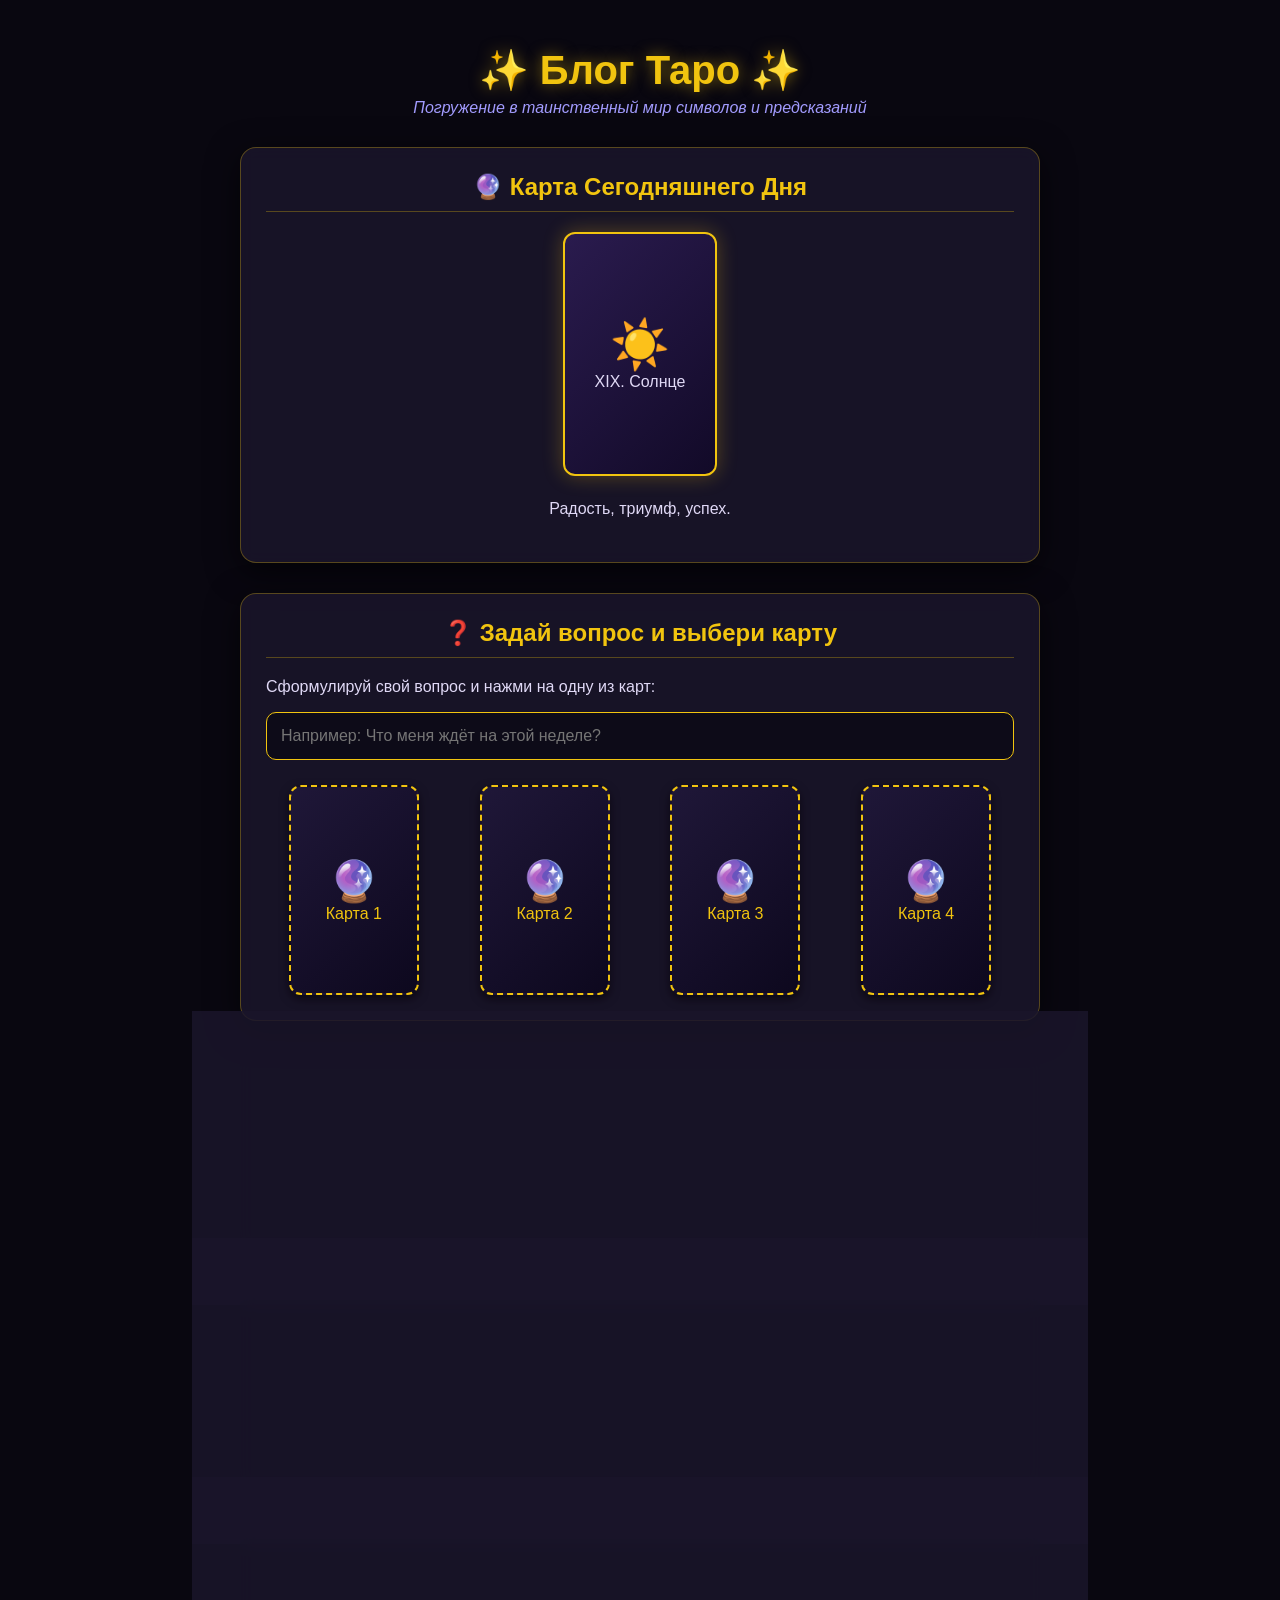
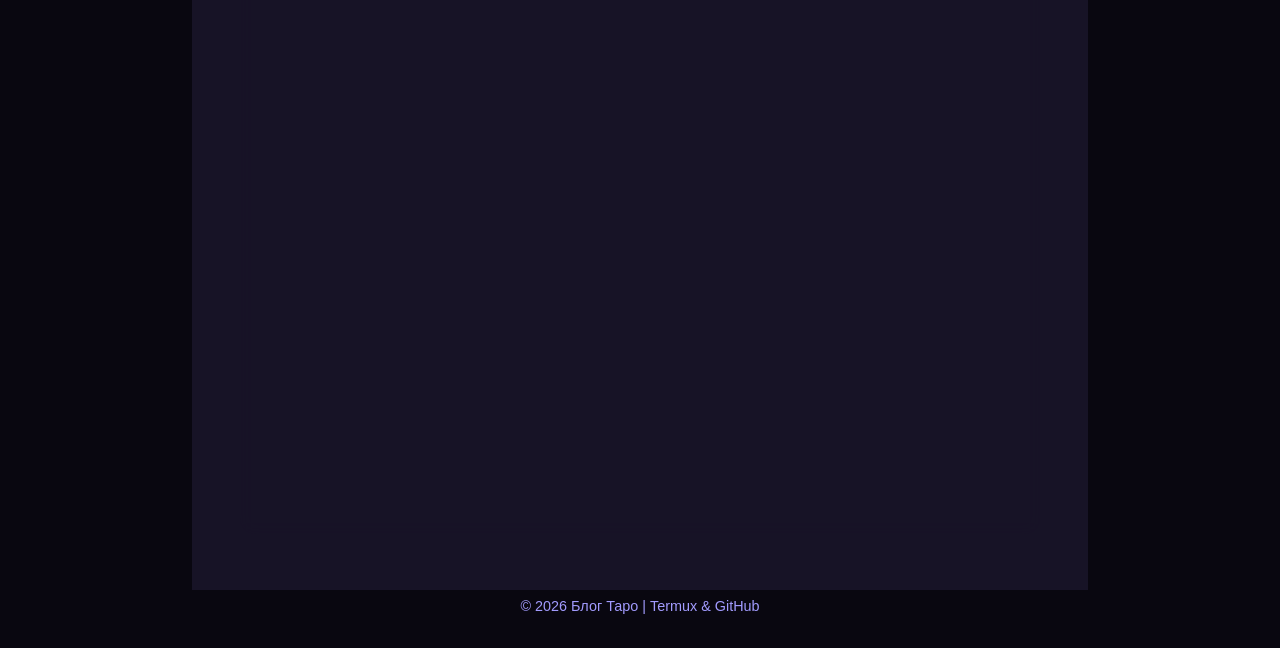
==== commit 7c25d9bc: "new" ====
--- a/index.html
+++ b/index.html
@@ -314,6 +314,30 @@
             <button class="clear-btn" onclick="clearHistory()">Очистить историю</button>
         </div>
 
+        <div class="card-section">
+            <h2 class="section-title">📖 Справочник всех 78 Карт Таро</h2>
+            <p>Выберите категорию и карту, чтобы узнать её значение:</p>
+            
+            <div style="display: flex; gap: 10px; margin-bottom: 15px; flex-wrap: wrap;">
+                <select id="filterCategory" onchange="updateCardDropdown()" class="question-input" style="margin-bottom:0; flex:1;">
+                    <option value="all">Все карты (78)</option>
+                    <option value="major">Старшие Арканы (22)</option>
+                    <option value="Жезлов">Масть Жезлов 🔥</option>
+                    <option value="Кубков">Масть Кубков 🏆</option>
+                    <option value="Мечей">Масть Мечей 🗡️</option>
+                    <option value="Пентаклей">Масть Пентаклей 🪙</option>
+                </select>
+
+                <select id="cardSelect" onchange="showSelectedCardInfo()" class="question-input" style="margin-bottom:0; flex:2;">
+                    </select>
+            </div>
+
+            <div id="cardInfoDisplay" style="display:none; background: rgba(13, 11, 24, 0.8); padding: 15px; border-radius: 10px; border: 1px solid var(--accent-gold);">
+                <h3 id="infoCardTitle" style="color:var(--accent-gold); margin-top:0;"></h3>
+                <p id="infoCardDesc"></p>
+            </div>
+        </div>
+
         <div class="card-section history-article">
             <h2 class="section-title">📚 Полная История и Тайны Карт Таро</h2>
             <h3>1. Зарождение: Италия XV века</h3>
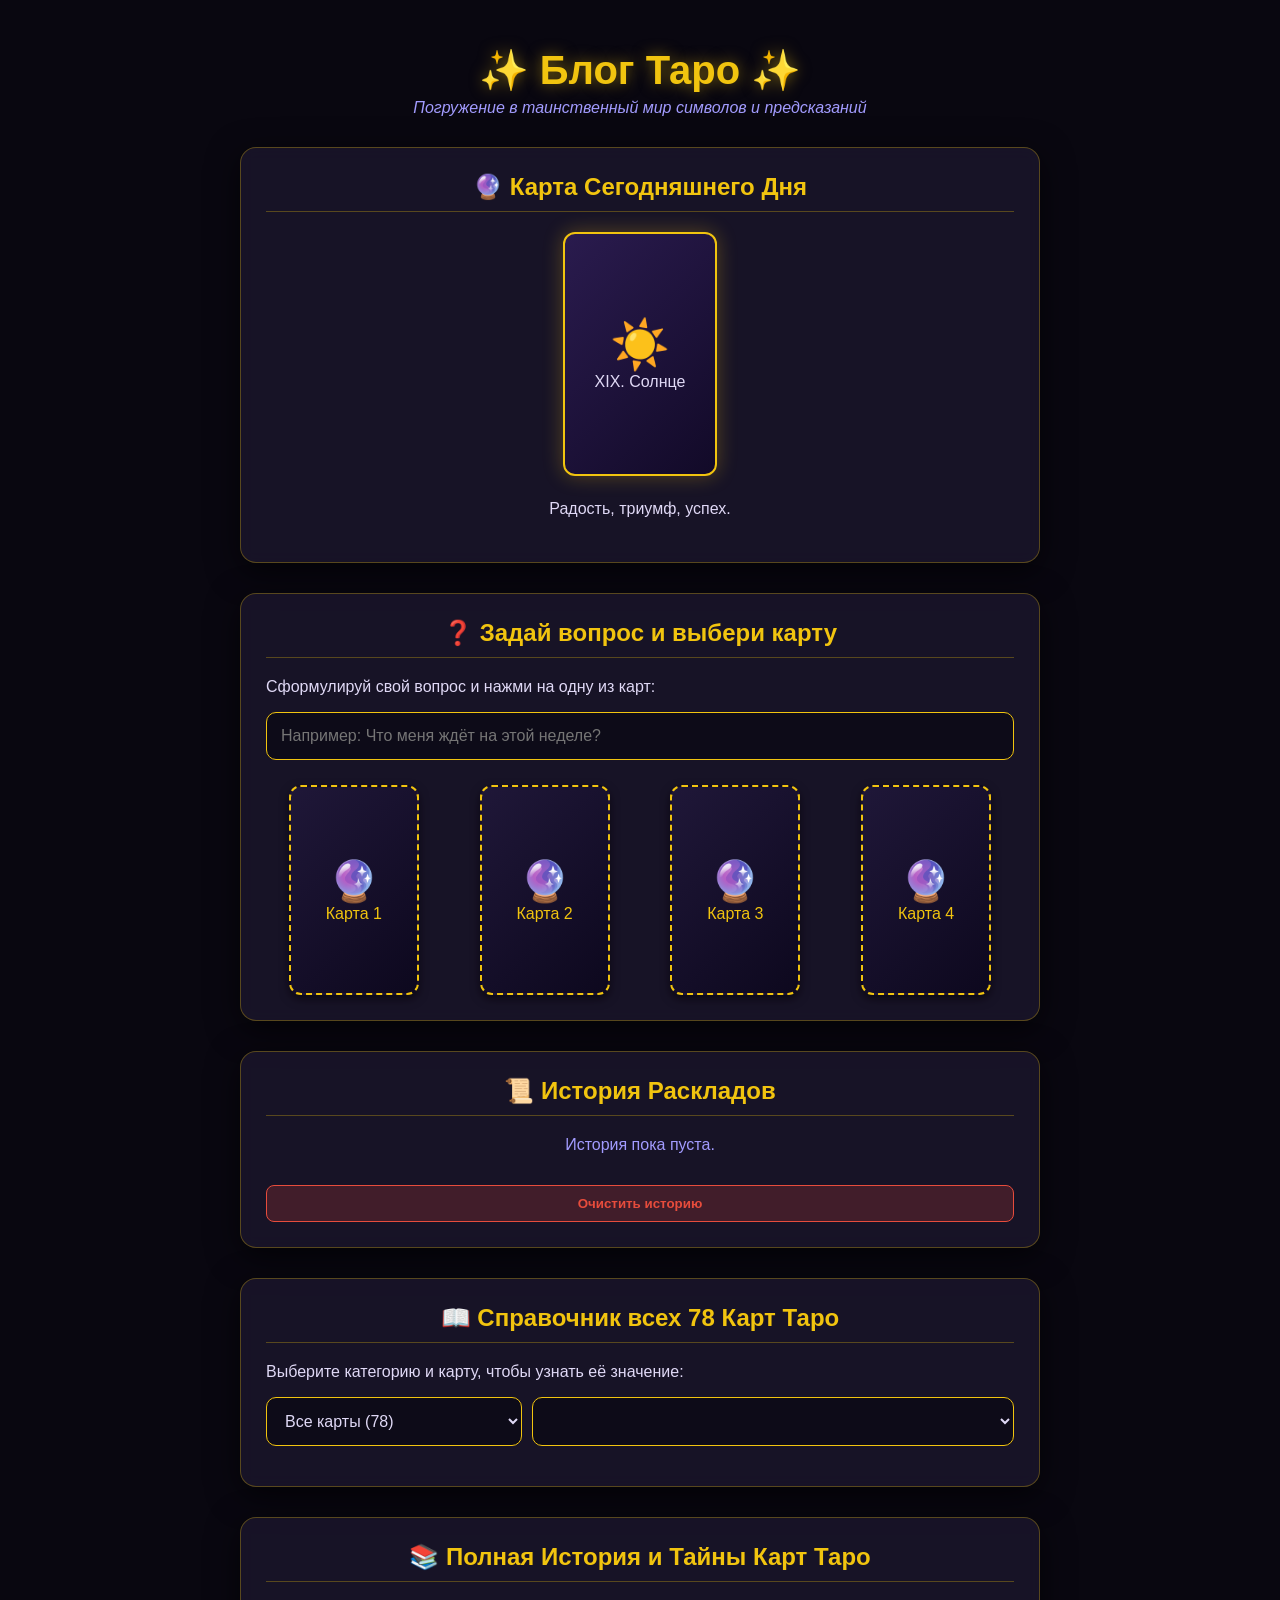
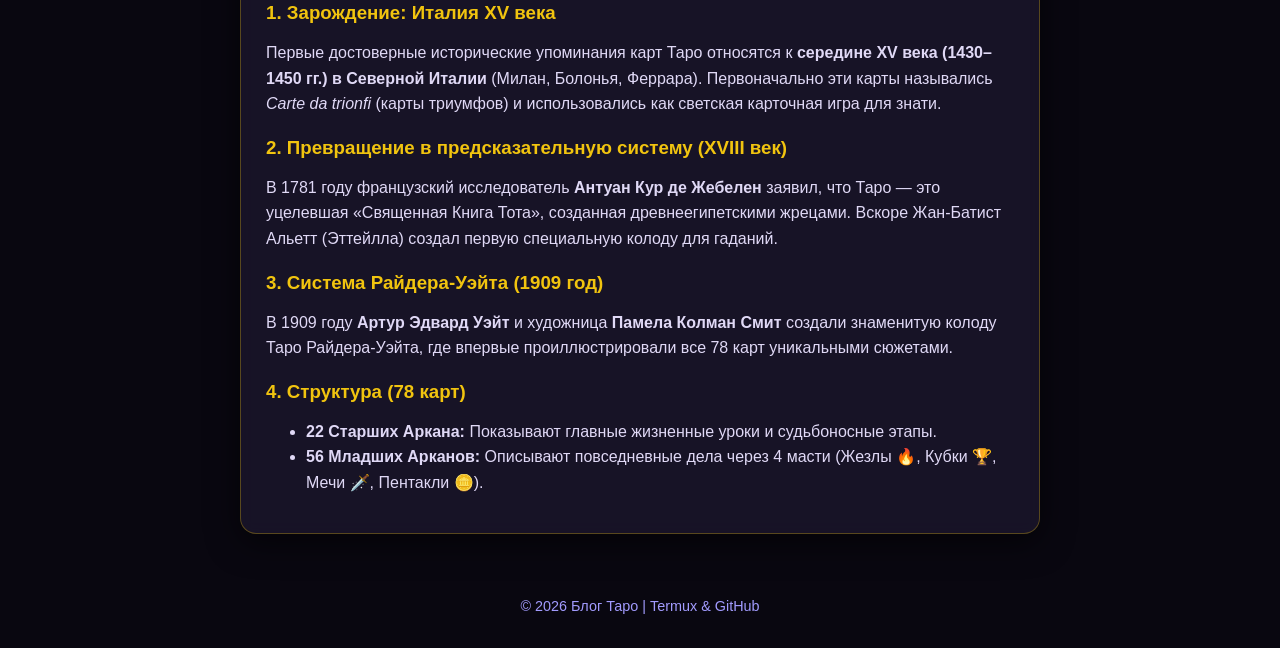
==== commit 33c43471: "new" ====
--- a/index.html
+++ b/index.html
@@ -420,6 +420,86 @@
             if (hasDrawn) return;
             hasDrawn = true;
 
+            function flipCard(cardNumber) {
+                if (hasDrawn) return;
+                hasDrawn = true;
+
+                // Виброотклик
+                if (navigator.vibrate) {
+                    navigator.vibrate([30, 50, 30]);
+                }
+
+                // Магический звук
+                try {
+                    const AudioContext = window.AudioContext || window.webkitAudioContext;
+                    if (AudioContext) {
+                        const audioCtx = new AudioContext();
+                        const osc = audioCtx.createOscillator();
+                        const gain = audioCtx.createGain();
+
+                        osc.type = 'sine';
+                        osc.frequency.setValueAtTime(220, audioCtx.currentTime);
+                        osc.frequency.exponentialRampToValueAtTime(880, audioCtx.currentTime + 0.3);
+
+                        gain.gain.setValueAtTime(0.1, audioCtx.currentTime);
+                        gain.gain.exponentialRampToValueAtTime(0.01, audioCtx.currentTime + 0.3);
+
+                        osc.connect(gain);
+                        gain.connect(audioCtx.destination);
+
+                        osc.start();
+                        osc.stop(audioCtx.currentTime + 0.3);
+                    }
+                } catch (e) {}
+
+                const cardContainer = document.querySelectorAll('.card-flip-container')[cardNumber - 1];
+                const userQ = document.getElementById('userQuestion').value.trim();
+
+                const randomIndex = Math.floor(Math.random() * full78Deck.length);
+                const card = full78Deck[randomIndex];
+
+                document.getElementById(`icon${cardNumber}`).innerText = card.icon;
+                document.getElementById(`title${cardNumber}`).innerText = card.name;
+
+                cardContainer.classList.add('flipped');
+                document.getElementById('userQuestion').disabled = true;
+                document.getElementById('reloadNote').style.display = 'block';
+
+                const currentReading = {
+                    question: userQ || "Без вопроса",
+                    cardName: card.name,
+                    cardIcon: card.icon,
+                    general: card.general,
+                    date: new Date().toLocaleDateString('ru-RU')
+                };
+
+                setTimeout(() => {
+                    const answerBox = document.getElementById('answerBox');
+                    const userQDisplay = document.getElementById('userQDisplay');
+                    const answerContent = document.getElementById('answerContent');
+
+                    if (userQ !== "") {
+                        userQDisplay.innerText = `Ваш вопрос: «${userQ}»`;
+                        userQDisplay.style.display = 'block';
+                    } else {
+                        userQDisplay.style.display = 'none';
+                    }
+
+                    answerContent.innerHTML = `
+                        <div class="sphere-block"><div class="sphere-title">✨ Общее значение:</div><div>${card.general}</div></div>
+                        <div class="sphere-block"><div class="sphere-title">❤️ В любви:</div><div>${card.love}</div></div>
+                        <div class="sphere-block"><div class="sphere-title">💼 В карьере:</div><div>${card.work}</div></div>
+                        <div class="sphere-block"><div class="sphere-title">🔮 Совет:</div><div>${card.future}</div></div>
+                    `;
+
+                    document.getElementById('answerTitle').innerText = `Выпала карта №${cardNumber}: ${card.name}`;
+                    answerBox.style.display = 'block';
+
+                    saveToHistory(currentReading);
+                }, 400);
+            }
+
+
             const cardContainer = document.querySelectorAll('.card-flip-container')[cardNumber - 1];
             const userQ = document.getElementById('userQuestion').value.trim();
 
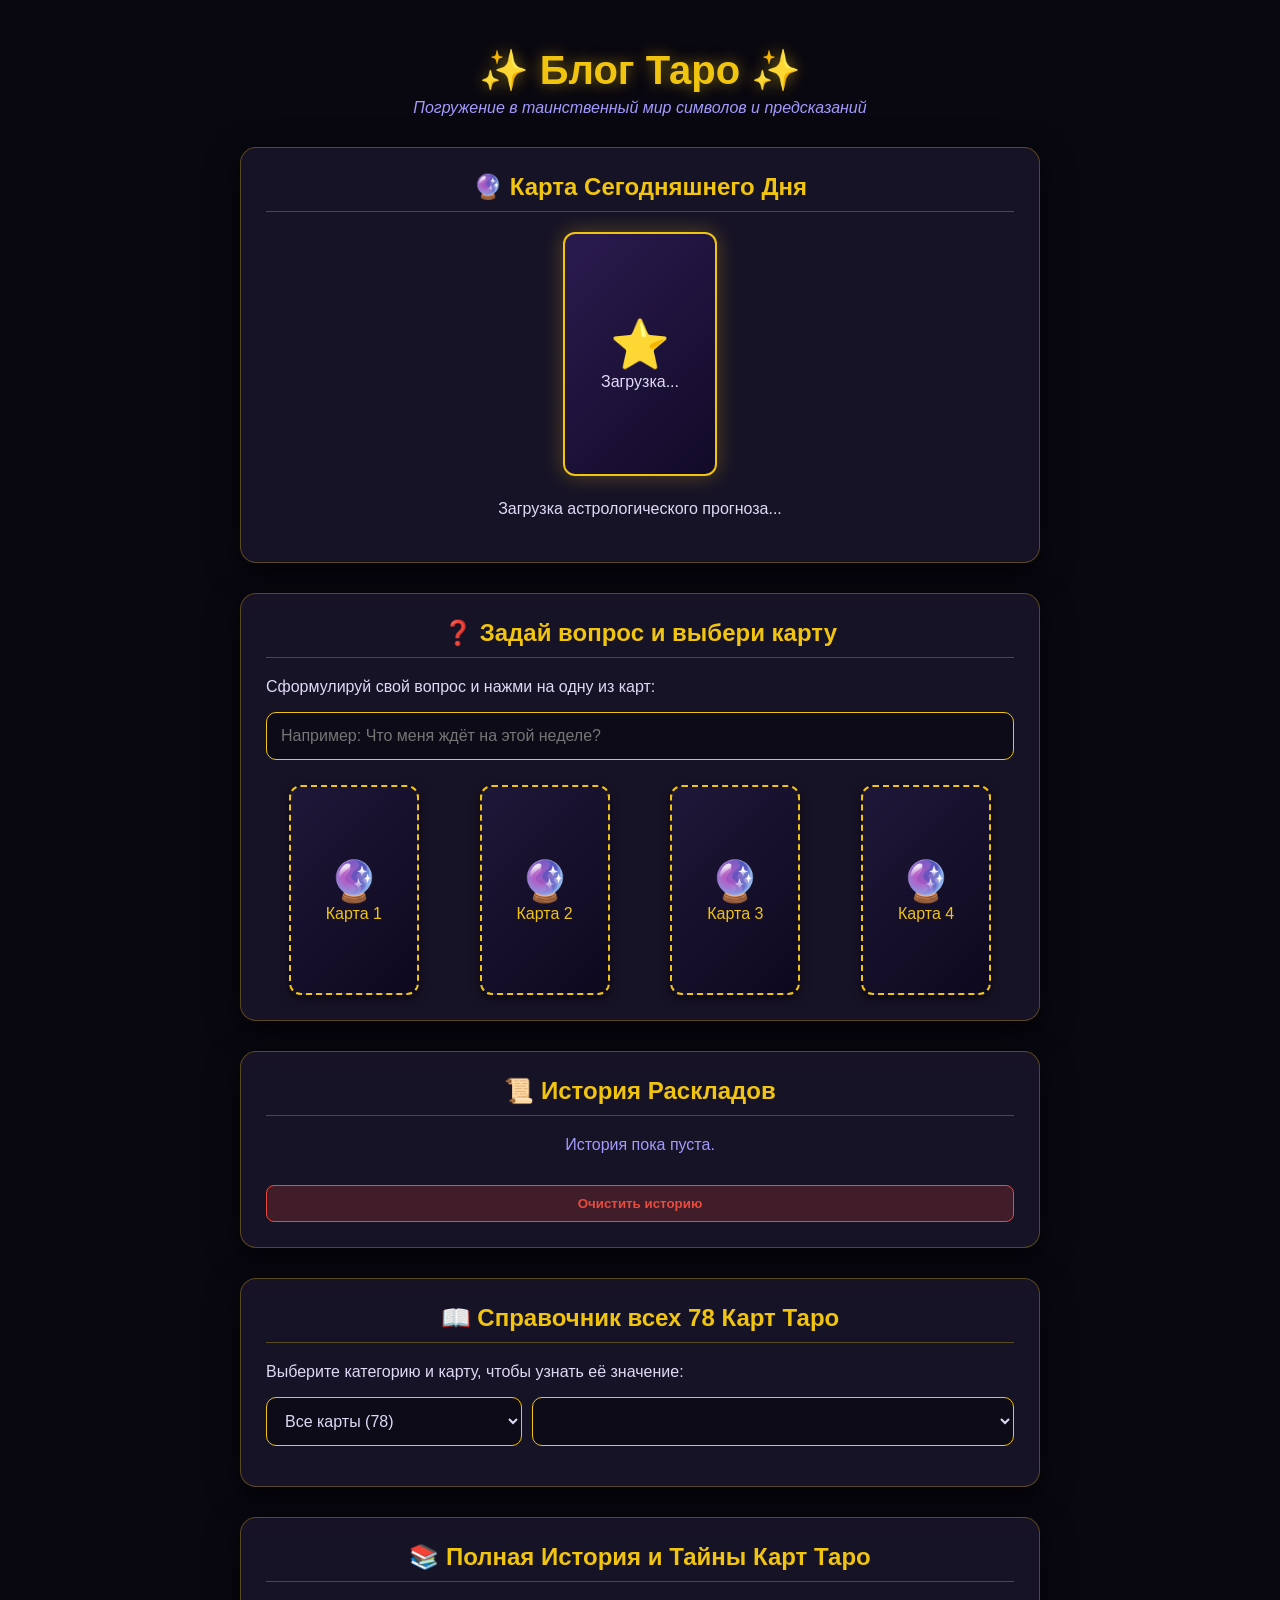
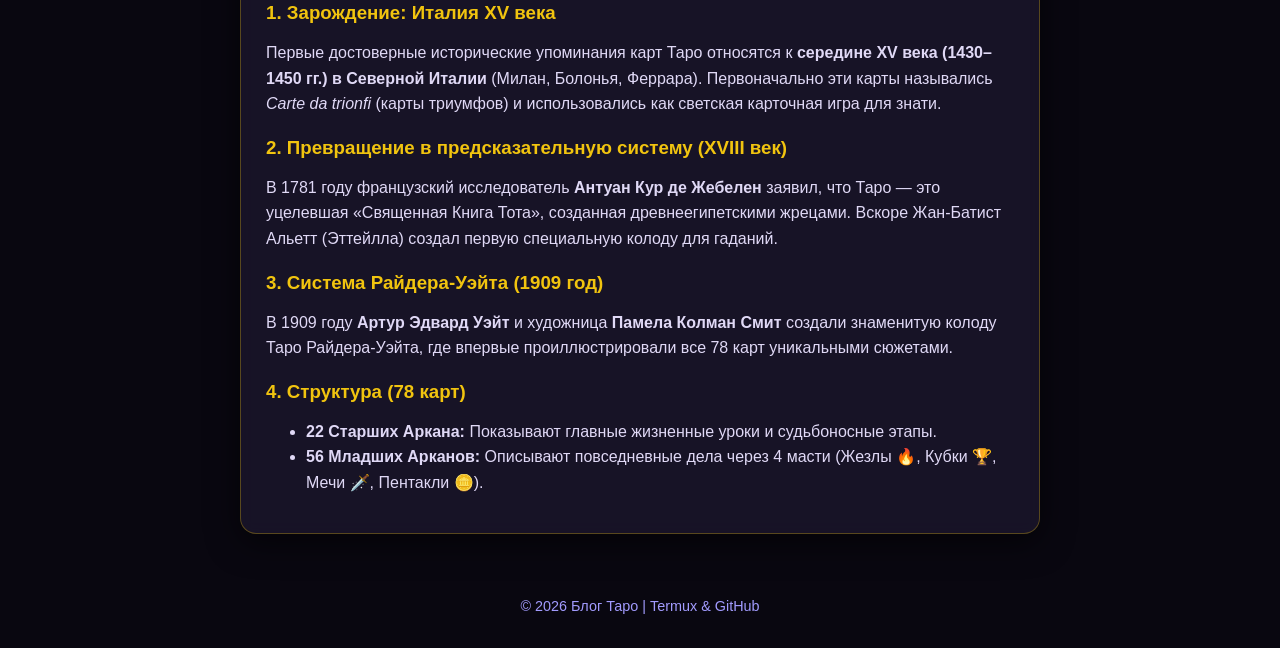
==== commit ece09554: "djdj" ====
--- a/index.html
+++ b/index.html
@@ -431,38 +431,7 @@
 
                 // Магический звук
                 try {
-                    const AudioContext = window.AudioContext || window.webkitAudioContext;
-                    if (AudioContext) {
-                        const audioCtx = new AudioContext();
-                        const osc = audioCtx.createOscillator();
-                        const gain = audioCtx.createGain();
-
-                        osc.type = 'sine';
-                        osc.frequency.setValueAtTime(220, audioCtx.currentTime);
-                        osc.frequency.exponentialRampToValueAtTime(880, audioCtx.currentTime + 0.3);
-
-                        gain.gain.setValueAtTime(0.1, audioCtx.currentTime);
-                        gain.gain.exponentialRampToValueAtTime(0.01, audioCtx.currentTime + 0.3);
-
-                        osc.connect(gain);
-                        gain.connect(audioCtx.destination);
-
-                        osc.start();
-                        osc.stop(audioCtx.currentTime + 0.3);
-                    }
-                } catch (e) {}
-
-                const cardContainer = document.querySelectorAll('.card-flip-container')[cardNumber - 1];
-                const userQ = document.getElementById('userQuestion').value.trim();
-
-                const randomIndex = Math.floor(Math.random() * full78Deck.length);
-                const card = full78Deck[randomIndex];
-
-                document.getElementById(`icon${cardNumber}`).innerText = card.icon;
-                document.getElementById(`title${cardNumber}`).innerText = card.name;
-
-                cardContainer.classList.add('flipped');
-                document.getElementById('userQuestion').disabled = true;
+                 document.getElementById('userQuestion').disabled = true;
                 document.getElementById('reloadNote').style.display = 'block';
 
                 const currentReading = {
@@ -499,7 +468,6 @@
                 }, 400);
             }
 
-
             const cardContainer = document.querySelectorAll('.card-flip-container')[cardNumber - 1];
             const userQ = document.getElementById('userQuestion').value.trim();
 
@@ -580,7 +548,7 @@
         window.onload = function() {
             initDailyCard();
             renderHistory();
-        };
+	        };
     </script>
 </body>
 </html>
